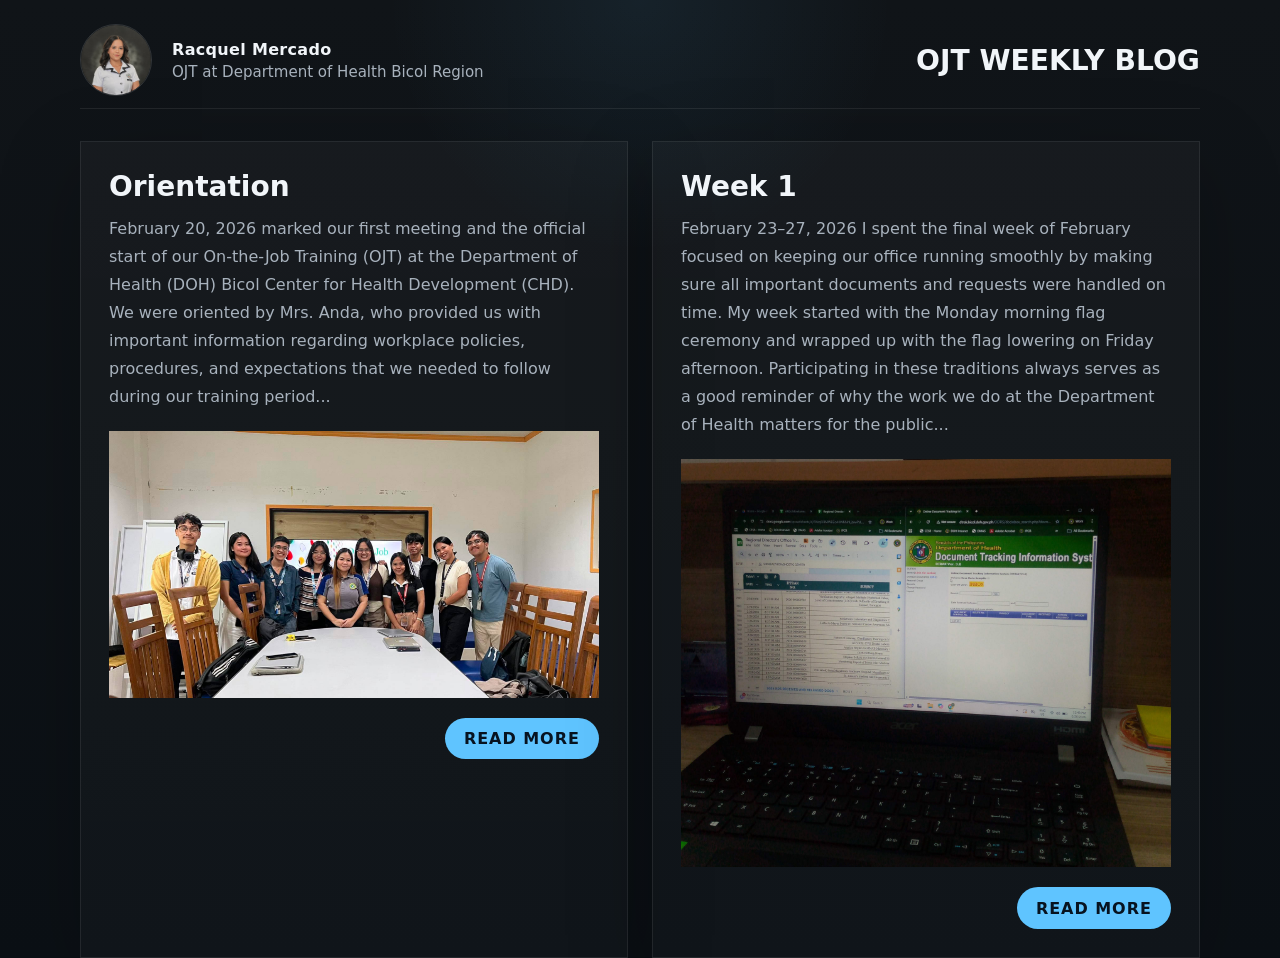
==== index.html @ b30e79d3 "update not final" ====
﻿<!DOCTYPE html>
<html lang="en">
<head>
  <meta charset="UTF-8" />
  <meta name="viewport" content="width=device-width, initial-scale=1.0" />
  <title>OJT Weekly Blog | Racquel Mercado</title>
  <link rel="stylesheet" href="styles.css" />
</head>
<body>
  <div class="container">
    <header class="header">
      <div class="profile-card">
        <img src="assets/images/profile.jpg" alt="Racquel Mercado profile" />
        <div class="profile-copy">
          <strong>Racquel Mercado</strong>
          <span>OJT at Department of Health Bicol Region</span>
        </div>
      </div>

      <div class="site-brand">
        <h1>OJT WEEKLY BLOG</h1>
      </div>
    </header>

    <main>
      <section class="card-grid">
        <article class="blog-card">
          <div class="card-content">
            <h3>Orientation</h3>
            <p>
              February 20, 2026 marked our first meeting and the official start of our On-the-Job Training (OJT) at the Department of Health (DOH) Bicol Center for Health Development (CHD). We were oriented by Mrs. Anda, who provided us with important information regarding workplace policies, procedures, and expectations that we needed to follow during our training period...
            </p>
            <div class="highlight">
              <img src="assets/images/racquel/Orientation (Feb 20, 2026)/Orientation.jpg" alt="Orientation highlight" />
            </div>
            <div class="actions">
              <a class="btn-primary" href="orientation.html">Read More</a>
            </div>
          </div>
        </article>

        <article class="blog-card">
          <div class="card-content">
            <h3>Week 1</h3>
            <p>
              February 23–27, 2026 I spent the final week of February focused on keeping our office running smoothly by making sure all important documents and requests were handled on time. My week started with the Monday morning flag ceremony and wrapped up with the flag lowering on Friday afternoon. Participating in these traditions always serves as a good reminder of why the work we do at the Department of Health matters for the public...
            </p>
            <div class="highlight">
              <img src="assets/images/racquel/First Week (Feb 23 - 27, 2026)/IMG_20260226_124826_870.jpg" alt="Week 1 highlight" />
            </div>
            <div class="actions">
              <a class="btn-primary" href="#">Read More</a>
            </div>
          </div>
        </article>
      </section>
    </main>
  </div>


</body>
</html>
---- styles.css ----
﻿/* Global styles */
:root {
  --bg: #111318;
  --panel: #1e242c;
  --panel-strong: #242d38;
  --text: #f1f5f9;
  --subtext: #a8b2bd;
  --accent: #5fc4ff;
  --accent-soft: rgba(95, 196, 255, 0.16);
  --border: rgba(255, 255, 255, 0.08);
}

* {
  box-sizing: border-box;
}

body {
  margin: 0;
  min-height: 100vh;
  font-family: Inter, system-ui, -apple-system, BlinkMacSystemFont, "Segoe UI", sans-serif;
  background: radial-gradient(circle at top, rgba(95, 196, 255, 0.08), transparent 22%),
    linear-gradient(180deg, #101418 0%, #0b1015 100%);
  color: var(--text);
}

a {
  color: inherit;
  text-decoration: none;
}

img {
  display: block;
  max-width: 100%;
}

.container {
  width: min(1120px, calc(100% - 32px));
  margin: 0 auto;
}

.header {
  display: flex;
  align-items: center;
  justify-content: space-between;
  padding: 24px 0 12px 0;
  border-bottom: 1px solid var(--border);
}

.site-brand {
  display: flex;
  align-items: center;
  justify-content: flex-end;
}

.site-brand h1 {
  font-size: clamp(1.5rem, 2.2vw, 2.2rem);
  margin: 0;
}

.profile-card {
  display: flex;
  align-items: center;
  gap: 16px;
}

.profile-card img {
  width: 72px;
  height: 72px;
  border-radius: 50%;
  object-fit: cover;
  border: 1px solid rgba(255, 255, 255, 0.14);
}

.profile-copy {
  display: flex;
  flex-direction: column;
  gap: 4px;
}

.profile-copy strong {
  font-size: 1rem;
  letter-spacing: 0.02em;
}

.profile-copy span {
  color: var(--subtext);
  font-size: 0.94rem;
}

.profile-link {
  text-decoration: none;
  cursor: pointer;
}

.card-grid {
  display: grid;
  grid-template-columns: 1fr;
  gap: 24px;
  margin-top: 32px;
}

.blog-card {
  background: linear-gradient(180deg, rgba(255,255,255,0.03), rgba(255,255,255,0.02));
  border: 1px solid rgba(255,255,255,0.08);
  overflow: hidden;
  box-shadow: 0 24px 80px rgba(0, 0, 0, 0.22);
}

.blog-card .card-content {
  padding: 28px;
}

.blog-card h3 {
  margin: 0 0 12px;
  font-size: 1.75rem;
}

.blog-card p {
  margin: 0 0 20px;
  line-height: 1.75;
  color: var(--subtext);
}

.blog-card .highlight {
  overflow: hidden;
  margin: 0 0 20px;
}

.blog-card .highlight img {
  width: 100%;
  height: auto;
  display: block;
}

.blog-card .actions {
  display: flex;
  justify-content: flex-end;
}

.btn-primary {
  display: inline-flex;
  align-items: center;
  justify-content: center;
  padding: 0.7rem 1.2rem;
  border-radius: 999px;
  background: var(--accent);
  color: #071320;
  font-weight: 700;
  text-transform: uppercase;
  letter-spacing: 0.06em;
  transition: transform 0.2s ease, box-shadow 0.2s ease;
}

.btn-primary:hover {
  transform: translateY(-1px);
  box-shadow: 0 18px 35px rgba(95, 196, 255, 0.28);
}

.page-footer {
  padding: 40px 0 60px;
  text-align: center;
  color: var(--subtext);
}

.main-content {
  margin-top: 32px;
}

.resource-grid {
  display: grid;
  gap: 6px;
  grid-template-columns: repeat(4, 140px);
  margin-top: 24px;
  justify-content: flex-start;
}

.resource-item {
  display: block;
  overflow: hidden;
  background: rgba(255, 255, 255, 0.04);
  border: 1px solid rgba(255, 255, 255, 0.08);
  width: 140px;
  height: 140px;
  padding: 0;
  cursor: pointer;
}

.resource-item img {
  width: 100%;
  height: 100%;
  object-fit: cover;
  display: block;
  transition: transform 0.2s ease;
}

.resource-item:hover img {
  transform: scale(1.03);
}

.resource-item:focus-visible {
  outline: 2px solid var(--accent);
  outline-offset: 4px;
}

.lightbox-overlay {
  position: fixed;
  inset: 0;
  background: rgba(8, 13, 20, 0.88);
  display: grid;
  place-items: center;
  padding: 24px;
  z-index: 50;
}

.lightbox-overlay.hidden {
  display: none;
}

.lightbox-main {
  max-width: 90vw;
  max-height: 90vh;
  object-fit: contain;
}

@media (min-width: 720px) {
  .profile-card {
    gap: 20px;
  }

  .card-grid {
    grid-template-columns: repeat(2, minmax(0, 1fr));
  }
}

@media (max-width: 650px) {
  .header {
    flex-direction: column;
    align-items: stretch;
    gap: 18px;
  }

  .profile-card {
    justify-content: center;
  }
}
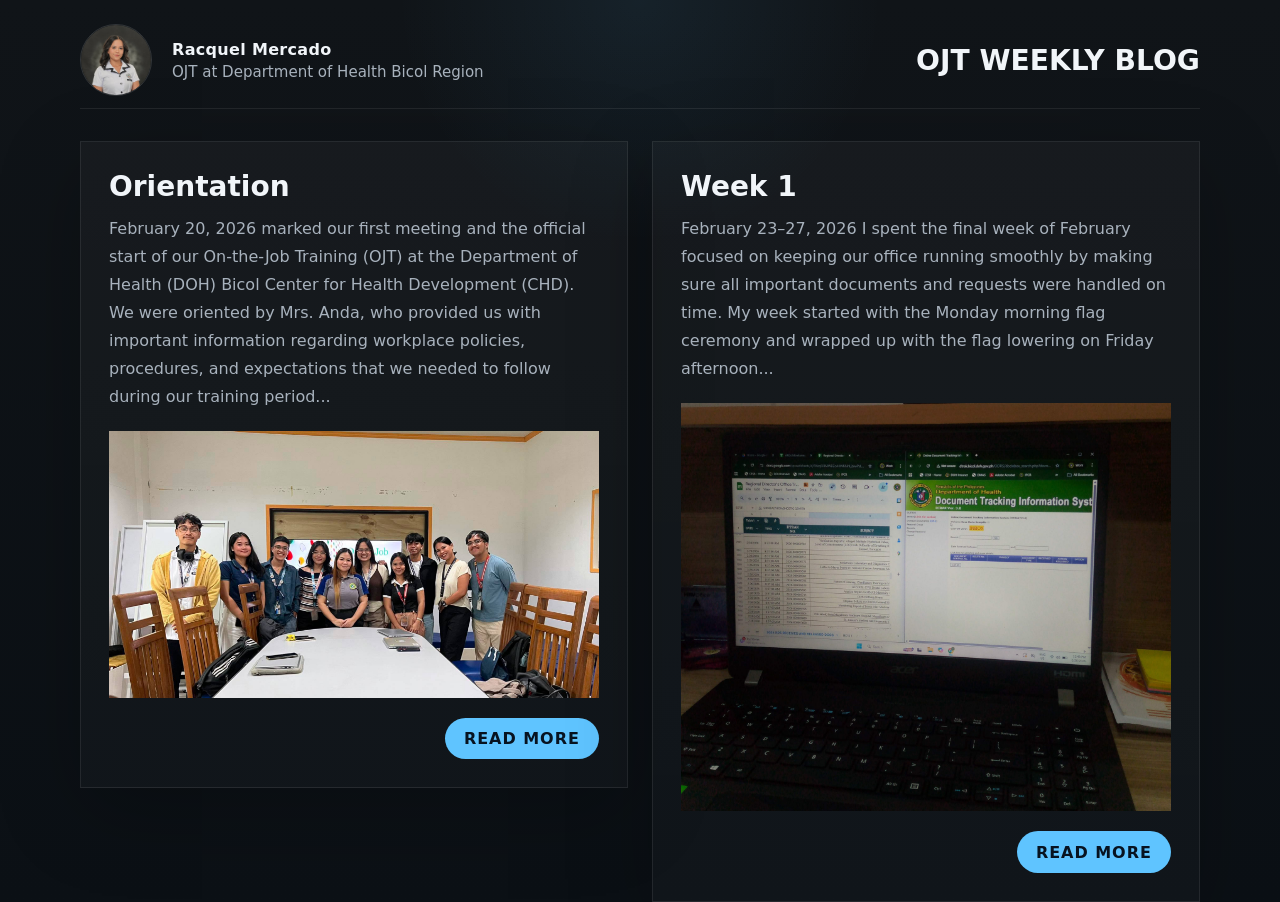
==== commit 4bf275ad: "update" ====
--- a/index.html
+++ b/index.html
@@ -43,13 +43,13 @@
           <div class="card-content">
             <h3>Week 1</h3>
             <p>
-              February 23–27, 2026 I spent the final week of February focused on keeping our office running smoothly by making sure all important documents and requests were handled on time. My week started with the Monday morning flag ceremony and wrapped up with the flag lowering on Friday afternoon. Participating in these traditions always serves as a good reminder of why the work we do at the Department of Health matters for the public...
+              February 23–27, 2026 I spent the final week of February focused on keeping our office running smoothly by making sure all important documents and requests were handled on time. My week started with the Monday morning flag ceremony and wrapped up with the flag lowering on Friday afternoon...
             </p>
             <div class="highlight">
               <img src="assets/images/racquel/First Week (Feb 23 - 27, 2026)/IMG_20260226_124826_870.jpg" alt="Week 1 highlight" />
             </div>
             <div class="actions">
-              <a class="btn-primary" href="#">Read More</a>
+              <a class="btn-primary" href="week1.html">Read More</a>
             </div>
           </div>
         </article>
--- a/styles.css
+++ b/styles.css
@@ -97,6 +97,7 @@
   grid-template-columns: 1fr;
   gap: 24px;
   margin-top: 32px;
+  align-items: start;
 }
 
 .blog-card {
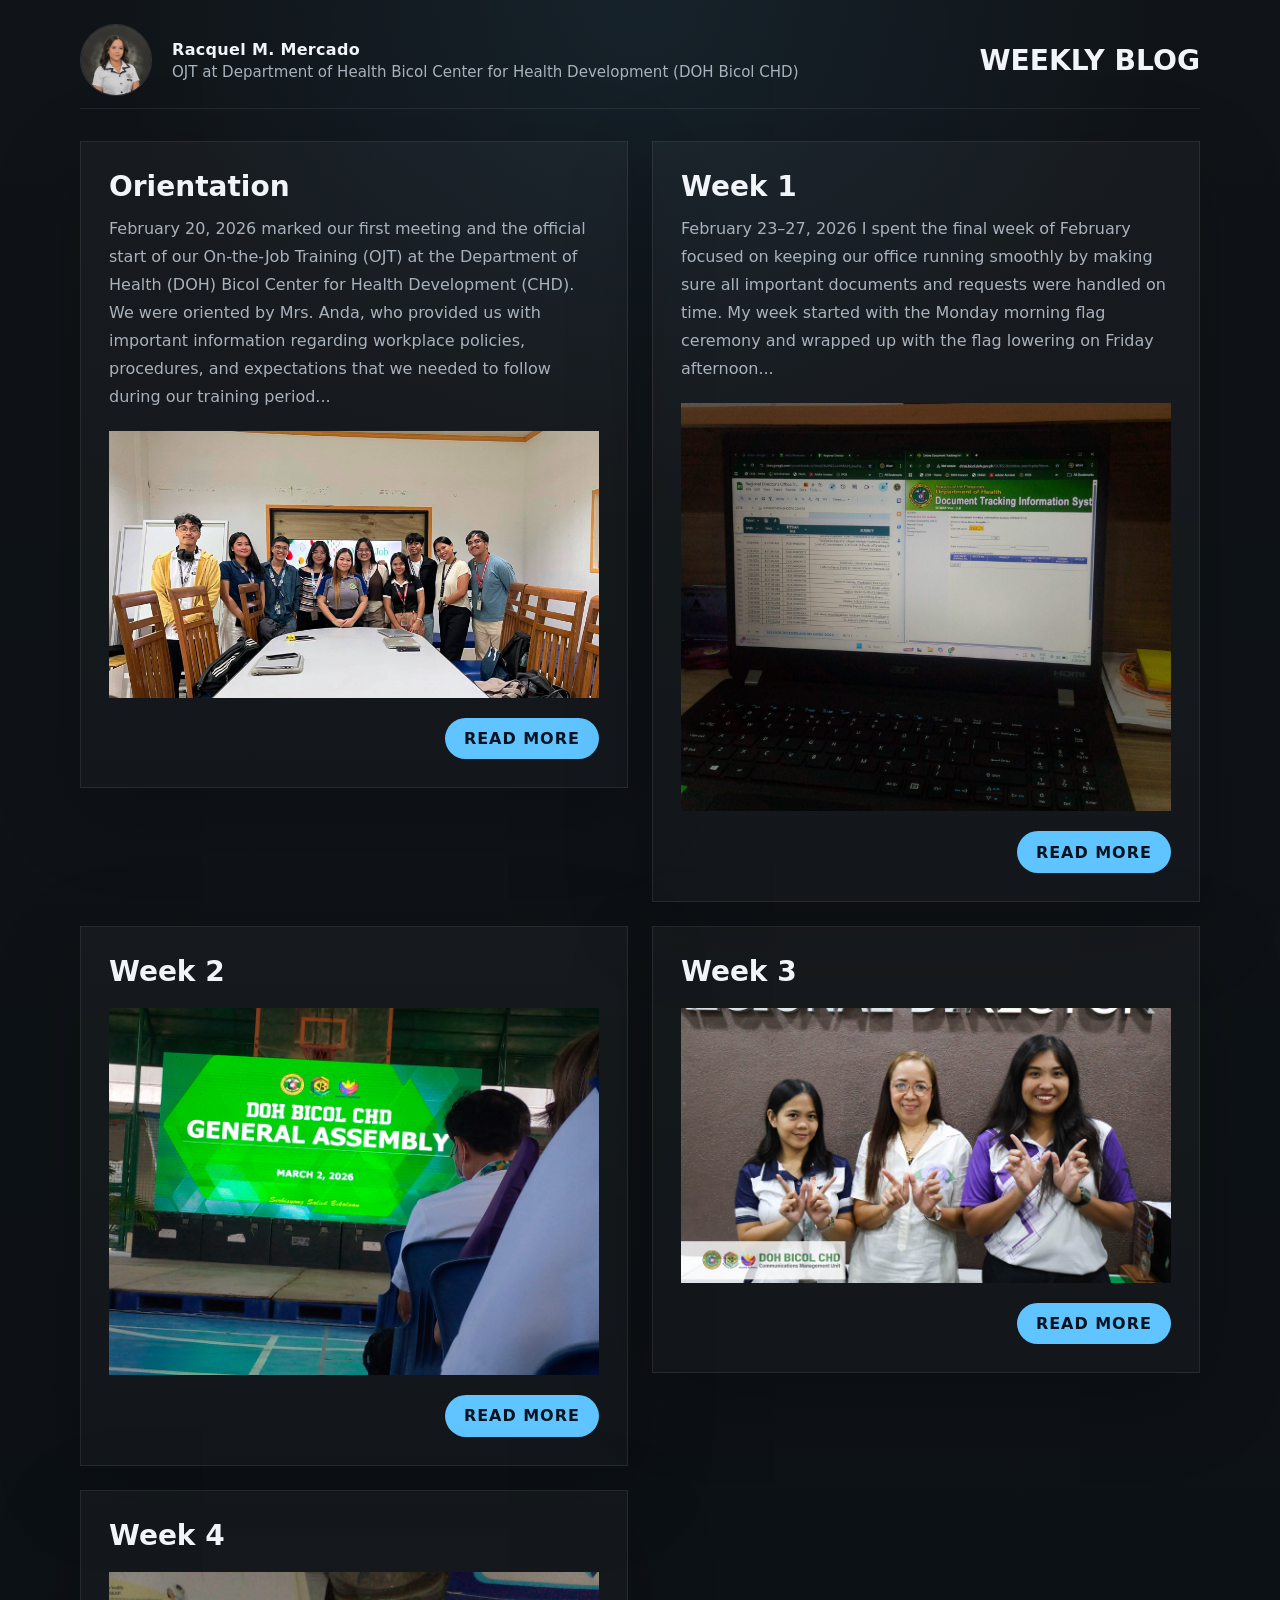
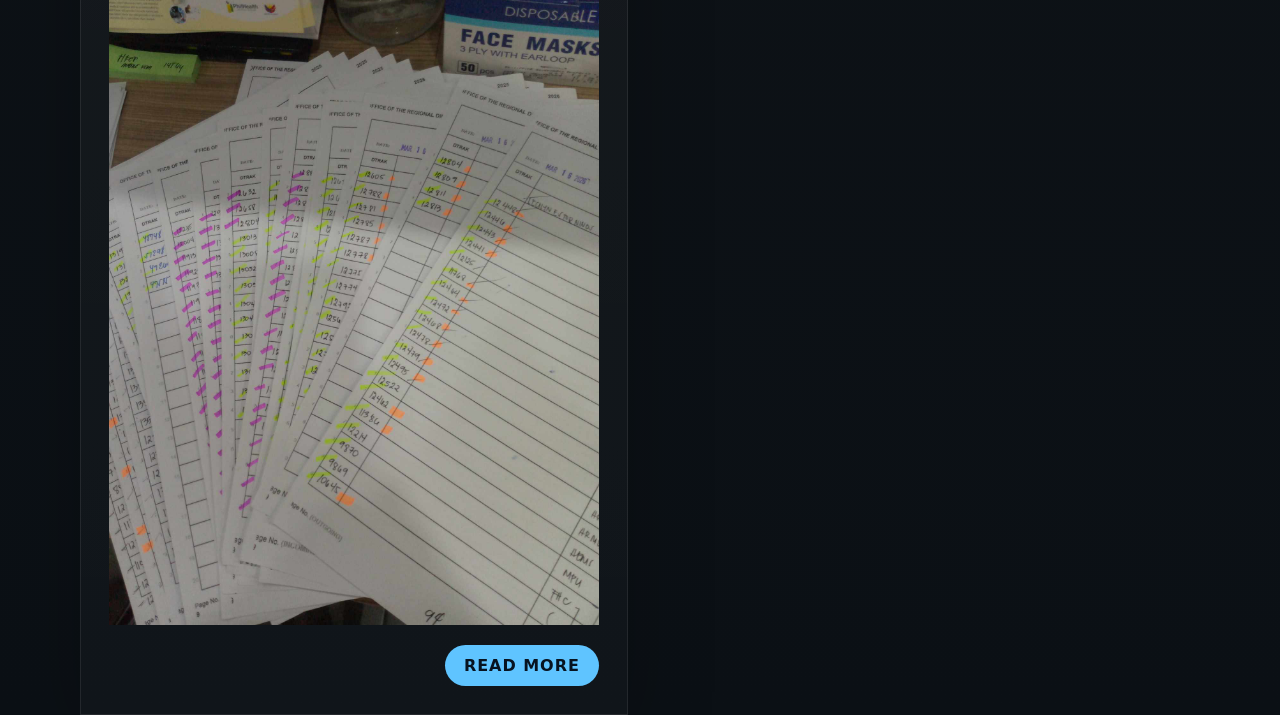
==== commit 8bde71c0: "hmmm" ====
--- a/index.html
+++ b/index.html
@@ -3,7 +3,7 @@
 <head>
   <meta charset="UTF-8" />
   <meta name="viewport" content="width=device-width, initial-scale=1.0" />
-  <title>OJT Weekly Blog | Racquel Mercado</title>
+  <title>OJT Weekly Blog | Racquel M. Mercado</title>
   <link rel="stylesheet" href="styles.css" />
 </head>
 <body>
@@ -12,13 +12,13 @@
       <div class="profile-card">
         <img src="assets/images/profile.jpg" alt="Racquel Mercado profile" />
         <div class="profile-copy">
-          <strong>Racquel Mercado</strong>
-          <span>OJT at Department of Health Bicol Region</span>
+          <strong>Racquel M. Mercado</strong>
+          <span>OJT at Department of Health Bicol Center for Health Development (DOH Bicol CHD)</span>
         </div>
       </div>
 
       <div class="site-brand">
-        <h1>OJT WEEKLY BLOG</h1>
+        <h1>WEEKLY BLOG</h1>
       </div>
     </header>
 
@@ -53,6 +53,52 @@
             </div>
           </div>
         </article>
+
+         <article class="blog-card">
+          <div class="card-content">
+            <h3>Week 2</h3>
+            <p>
+
+            </p>
+            <div class="highlight">
+              <img src="assets/images/racquel/Second Week (March 2 - 6, 2026)/gen assembly.jpg"Week 2 highlight" />
+            </div>
+            <div class="actions">
+              <a class="btn-primary" href="week2.html">Read More</a>
+            </div>
+          </div>
+        </article>
+
+        <article class="blog-card">
+          <div class="card-content">
+            <h3>Week 3</h3>
+            <p>
+
+            </p>
+            <div class="highlight">
+              <img src="assets/images/racquel/Third Week (March 9 - 12, 2026)/649496565_1362252915935287_5605717974257898295_n.jpg"Week 3 highlight" />
+            </div>
+            <div class="actions">
+              <a class="btn-primary" href="week3.html">Read More</a>
+            </div>
+          </div>
+        </article>
+
+         <article class="blog-card">
+          <div class="card-content">
+            <h3>Week 4</h3>
+            <p>
+
+            </p>
+            <div class="highlight">
+              <img src="assets/images/racquel/Fourth Week (March 16 - 19, 2026)/(1) 16.jpg"Week 4 highlight" />
+            </div>
+            <div class="actions">
+              <a class="btn-primary" href="week4.html">Read More</a>
+            </div>
+          </div>
+        </article>
+
       </section>
     </main>
   </div>
